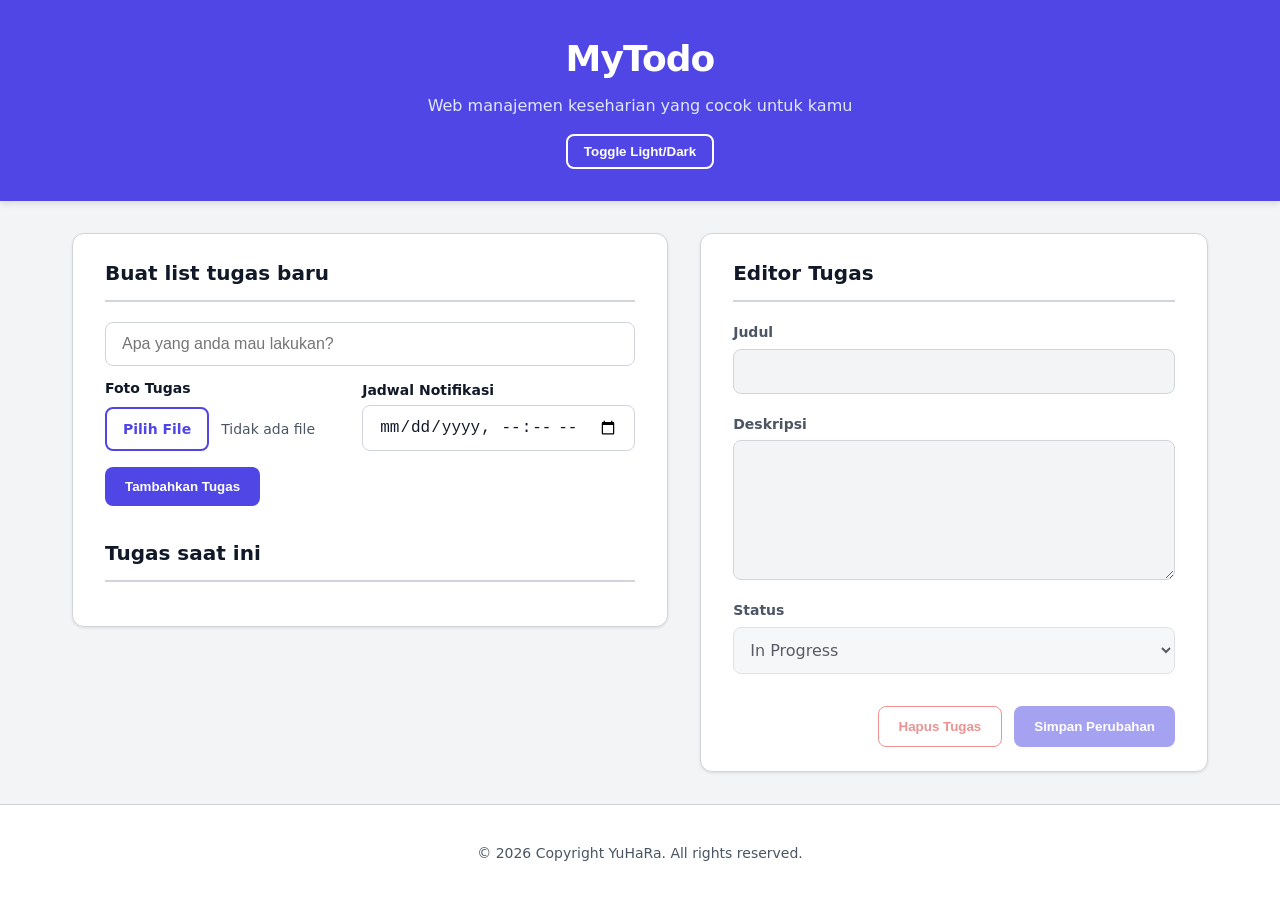
==== index.html @ 59cc419e "feat : fix </div> end for issue no 2" ====
<!DOCTYPE html>
<html lang="id">
<head>
    <meta charset="UTF-8">
    <meta name="viewport" content="width=device-width, initial-scale=1.0">
    <meta name="description" content="MyTodo - Web Todo List yang memiliki tingkat aksesibilitas tinggi.">
    <title>MyTodo UI</title>
    <link rel="stylesheet" href="style.css">
    <link rel="manifest" href="manifest.json">
</head>
<body>
    <header class="app-header" role="banner">
        <div class="header-content">
            <div class="header-text">
                <h1>MyTodo</h1>
                <p>Web manajemen keseharian yang cocok untuk kamu</p>
            </div>
            <button id="theme-toggle" class="btn-theme" aria-label="Toggle Dark Mode">Toggle Light/Dark</button>
        </div>
    </header>

    <div class="layout-wrapper">
        <main class="todo-list-panel" role="main">
            <section class="create-todo" aria-label="create-heading">
                <h2 id="create-heading">Buat list tugas baru</h2>
                <form id="create-form" class="todo-form" action="#" method="POST">
                    <div class="input-group">
                        <label for="new-todo-title" class="sr-only">Judul Tugas</label>
                        <input type="text" id="new-todo-title" placeholder="Apa yang anda mau lakukan?" required aria-required="true">
                    </div>
                    <div class="form-row">
                        <div class="input-group">
                            <span class="a11y-label">Foto Tugas</span>
                            <div class="custom-file-upload">
                                <label for="todo-image" class="btn-theme-outline" aria-label="Ambillah foto untuk tugas anda">Pilih File</label>
                                <span id="file-name-display" class="file-name">Tidak ada file</span>
                                <input type="file" id="todo-image" accept="image/*" capture="environment" class="sr-only">
                            </div>
                        </div>
                        <div class="input-group">
                            <label for="todo-time" class="a11y-label">Jadwal Notifikasi</label>
                            <input type="datetime-local" id="todo-time" aria-label="Atur waktu notifikasi">
                        </div>
                        <div class="todo-form-submit">
                            <button type="submit" class="btn-primary">Tambahkan Tugas</button>
                        </div>
                    </div>
                </form>
            </section>
            <section class="list-container" aria-labelledby="list-heading">
                <h2 id="list-heading">Tugas saat ini</h2>
                <ul id="todo-list" class="todo-list" aria-live="polite" aria-atomic="false"></ul>
            </section>
        </main>
        <aside class="todo-detail-panel" role="complementary" aria-labelledby="editor-heading">
            <h2 id="editor-heading">Editor Tugas</h2>
            <form id="edit-form" class="edit-form">
                <input type="hidden" id="edit-id">
                <div class="form-group">
                    <label for="task-title">Judul</label>
                    <input type="text" id="task-title" required disabled aria-required="true">
                </div>
                <div class="form-group">
                    <label for="task-desc">Deskripsi</label>
                    <textarea id="task-desc" rows="6" disabled></textarea>
                </div>
                <div class="form-group">
                    <label for="task-status">Status</label>
                    <select id="task-status" disabled>
                        <option value="In Progress">In Progress</option>
                        <option value="Pending">Pending</option>
                        <option value="Completed">Completed</option>
                    </select>
                </div>
                <div class="form-group image-preview-container" id="image-preview-container" aria-hidden="true" style="display: none;">
                    <span class="a11y-label">Foto Tugas:</span>
                    <img id="task-image-preview" src="" alt="Foto Tugas">
                </div>
                <div class="form-actions">
                    <button type="button" id="delete-task-btn" class="btn-secondary" disabled aria-label="Hapus tugas ini">Hapus Tugas</button>
                    <button type="submit" id="save-task-btn" class="btn-primary" disabled aria-label="Simpan perubahan pada tugas ini">Simpan Perubahan</button>
                </div>
            </form>
        </aside>
    </div>
    <div id="a11y-announcer" class="sr-only" aria-live="assertive"></div>
    <footer class="app-footer" role="contentinfo">
        <p>&copy; 2026 Copyright YuHaRa. All rights reserved.</p>
    </footer>
    <script src="script.js"></script>
</body>
</html>
---- style.css ----
:root {
    --primary: #4F46E5;
    --primary-hover: #4338CA;
    --bg-color: #F3F4F6;
    --panel-bg: #FFFFFF;
    --text-main: #111827;
    --text-muted: #4B5563;
    --border: #D1D5DB;
    --danger: #DC2626;
    --danger-hover: #FEF2F2;
    --focus-ring: #2563EB;
}

body.dark-mode {
    --bg-color: #111827;
    --panel-bg: #1F2937;
    --text-main: #F9FAFB;
    --text-muted: #D1D5DB;
    --border: #374151;
    --danger-hover: #7F1D1D;
    --focus-ring: #60A5FA;
}

body {
    font-family: system-ui, -apple-system, sans-serif;
    background-color: var(--bg-color);
    color: var(--text-main);
    line-height: 1.5;
    margin: 0;
    display: flex;
    flex-direction: column;
    min-height: 100vh;
    transition: background-color 0.3s, color 0.3s;
}

.app-header {
    background-color: var(--primary);
    color: white;
    padding: 2rem 1rem;
    text-align: center;
    box-shadow: 0 4px 6px -1px rgba(0, 0, 0, 0.1);
}

.sr-only {
    position: absolute;
    width: 1px;
    height: 1px;
    padding: 0;
    margin: -1px;
    overflow: hidden;
    clip: rect(0, 0, 0, 0);
    border: 0;
}

*:focus-visible {
    outline: 3px solid var(--focus-ring);
    outline-offset: 2px;
}

.header-content {
    max-width: 1200px;
    margin: 0 auto;
    display: flex;
    flex-direction: column;
    align-items: center;
    justify-content: center;
    gap: 1rem;
    text-align: center;
}

.header-text h1 {
    margin: 0;
    font-size: 2.25rem;
    letter-spacing: -0.025em;
}

.header-text p {
    margin: 0.5rem 0 0;
    color: #E0E7FF;
}

.btn-theme {
    background-color: transparent;
    border: 2px solid white;
    border-radius: 0.5rem;
    color: white;
    padding: 0.5rem 1rem;
    font-weight: 600;
}

.btn-theme:hover {
    background-color: rgba(255, 255, 255, 0.3);
}

.btn-theme-outline {
    display: inline-block;
    padding: 0.6rem 1rem;
    background-color: transparent;
    color: var(--primary);
    border: 2px solid var(--primary);
    border-radius: 0.5rem;
    font-size: 0.875rem;
    font-weight: 600;
    cursor: pointer;
    text-align: center;
    transition: all 0.2s;
    white-space: nowrap;
}

.btn-theme-outline:hover {
    background-color: var(--primary);
    color: white;
}

.layout-wrapper {
    display: flex;
    flex-direction: column; 
    flex: 1;
    gap: 1.5rem;
    padding: 1.25rem;
    max-width: 1200px;
    margin: 0 auto;
    width: 100%;
    box-sizing: border-box;
}

@media (min-width: 768px) {
    .layout-wrapper {
        flex-direction: row;
        align-items: flex-start;
        padding: 2rem;
        gap: 2rem;
    }
    .todo-list-panel { 
        flex: 1.2; 
    }
    .todo-detail-panel { 
        flex: 1; 
        position: sticky; 
        top: 2rem; 
    }
}

.todo-list-panel, .todo-detail-panel {
    background-color: var(--panel-bg);
    border: 1px solid var(--border);
    border-radius: 0.75rem;
    padding: 1.25rem 1.5rem;
    width: 100%;
    box-shadow: 0 1px 3px rgba(0, 0, 0, 0.1);
    box-sizing: border-box;
    transition: background-color 0.3s, border-color 0.3s;
}

@media (min-width: 768px) {
    .todo-list-panel {
        flex: 1.2;
        padding: 1.5rem 2rem;
    }
    .todo-detail-panel {
        flex: 1;
        position: sticky;
        top: 2rem; 
        padding: 1.5rem 2rem;
    }
}

.create-todo {
    margin-bottom: 2rem;
}

.todo-form {
    display: flex;
    flex-direction: column; 
    gap: 0.75rem;
    width: 100%;
}

.form-row { 
    display: flex; 
    gap: 1rem; 
    flex-wrap: wrap; 
    align-items: flex-end;
}

.input-group { 
    flex: 1; 
    display: flex; 
    flex-direction: column; 
    gap: 0.25rem; 
}

.a11y-label {
    font-size: 0.875rem;
    font-weight: 600;
    color: var(--text-main);
}

input[type="text"], input[type="datetime-local"], textarea, select {
    padding: 0.75rem;
    border: 2px solid var(--border);
    border-radius: 0.5rem;
    background-color: var(--bg-color);
    color: var(--text-main);
    font-size: 1rem;
    width: 100%;
    box-sizing: border-box;
}

input[type="file"] {
    color: transparent;
    padding: 0.35rem 0.5rem; 
    cursor: pointer;
}

input[type="file"]::file-selector-button {
    background-color: var(--bg-color);
    color: var(--text-main);
    border: 1px solid var(--border);
    border-radius: 0.375rem;
    padding: 0.35rem 0.75rem;
    margin-right: 0;
    font-weight: 600;
    font-size: 0.875rem;
    cursor: pointer;
    transition: background-color 0.2s, border-color 0.2s;
}

input[type="file"]::file-selector-button:hover {
    background-color: var(--border);
}

.todo-form input[type="file"] {
    font-size: 0.875rem;
}

.todo-form input {
    flex: 1;
    width: 100%;
    box-sizing: border-box;
    padding: 0.75rem 1rem;
    border: 1px solid var(--border);
    border-radius: 0.5rem;
    font-size: 1rem;
    background-color: var(--panel-bg);
    color: var(--text-main);
}

.todo-form input:focus {
    outline: none;
    border-color: var(--primary);
}

.todo-form-submit {
    display: flex;
    width: 100%;
}

.custom-file-upload {
    display: flex;
    align-items: center;
    gap: 0.75rem;
    height: 100%;
    margin-top: 0.25rem;
}

.file-name {
    font-size: 0.875rem;
    color: var(--text-muted);
    white-space: nowrap;
    overflow: hidden;
    text-overflow: ellipsis;
    max-width: 120px;
}

@media (min-width: 640px) {
    .todo-form-submit {
        width: auto;
    }
}

.todo-form-submit button {
    width: 100%; 
}

@media (min-width: 640px) {
    .todo-form-submit button {
        width: auto;
    }
}

button {
    padding: 0.75rem 1.25rem;
    background-color: var(--primary);
    color: white;
    border: none;
    border-radius: 0.5rem;
    font-weight: 600;
    cursor: pointer;
    transition: background-color 0.2s;
    white-space: nowrap;
}

button:hover {
    background-color: var(--primary-hover);
}

button:disabled { 
    opacity: 0.5; 
    cursor: not-allowed; 
}

h2 {
    margin-top: 0;
    font-size: 1.25rem;
    border-bottom: 2px solid var(--border);
    padding-bottom: 0.75rem;
    margin-bottom: 1.25rem;
}

.todo-list {
    list-style: none;
    padding: 0;
    margin: 0;
    display: flex;
    flex-direction: column;
    gap: 0.75rem;
}

.todo-item {
    border: 1px solid var(--border);
    border-radius: 0.5rem;
    padding: 1rem;
    display: flex;
    justify-content: space-between;
    align-items: center;
    gap: 0.75rem;
    transition: all 0.2s ease;
    cursor: pointer;
    flex-wrap: wrap; 
}

.todo-item:hover, .todo-item.active {
    border-color: var(--primary);
    background-color: rgba(79, 70, 229, 0.05);
}

.todo-content {
    display: flex;
    align-items: center;
    gap: 0.75rem;
    cursor: pointer;
    flex: 1;
    min-width: 0; 
}

.todo-content input[type="checkbox"] {
    width: 1.25rem;
    height: 1.25rem;
    accent-color: var(--primary);
    cursor: pointer;
    flex-shrink: 0;
}

.task-name { 
    font-size: 1rem; 
    font-weight: 500;
    word-break: break-word; 
}

.task-completed .task-name {
    text-decoration: line-through;
    color: var(--text-muted);
}

.todo-actions { 
    display: flex; 
    gap: 0.5rem; 
    flex-shrink: 0;
}

.btn-small {
    padding: 0.4rem 0.75rem;
    font-size: 0.8rem;
}

#task-image-preview {
    max-width: 100%;
    height: auto;
    border-radius: 0.5rem;
    border: 1px solid var(--border);
    margin-top: 0.5rem;
}

.btn-del {
    background-color: transparent;
    color: var(--danger);
    border: 1px solid var(--danger);
}

.btn-del:hover { 
    background-color: var(--danger-hover); 
}

.form-group {
    margin-bottom: 1.25rem;
    display: flex;
    flex-direction: column;
    gap: 0.35rem;
}

.form-group label {
    font-size: 0.875rem;
    font-weight: 600;
    color: var(--text-muted);
}

.form-group input, .form-group textarea, .form-group select {
    padding: 0.75rem;
    border: 1px solid var(--border);
    border-radius: 0.5rem;
    font-family: inherit;
    font-size: 1rem;
    width: 100%;
    box-sizing: border-box;
    background-color: var(--bg-color);
    color: var(--text-main);
}

.form-actions {
    display: flex;
    justify-content: flex-end;
    gap: 0.75rem;
    margin-top: 2rem;
    flex-wrap: wrap;
}

@media (max-width: 480px) {
    .form-actions button {
        width: 100%;
    }
}

.btn-secondary { 
    background-color: transparent; 
    color: var(--danger); 
    border: 1px solid var(--danger); 
}

.btn-secondary:hover:not(:disabled) { 
    background-color: var(--danger-hover); 
}

.app-footer {
    text-align: center;
    padding: 1.5rem;
    color: var(--text-muted);
    font-size: 0.875rem;
    border-top: 1px solid var(--border);
    background-color: var(--panel-bg);
    margin-top: auto;
}
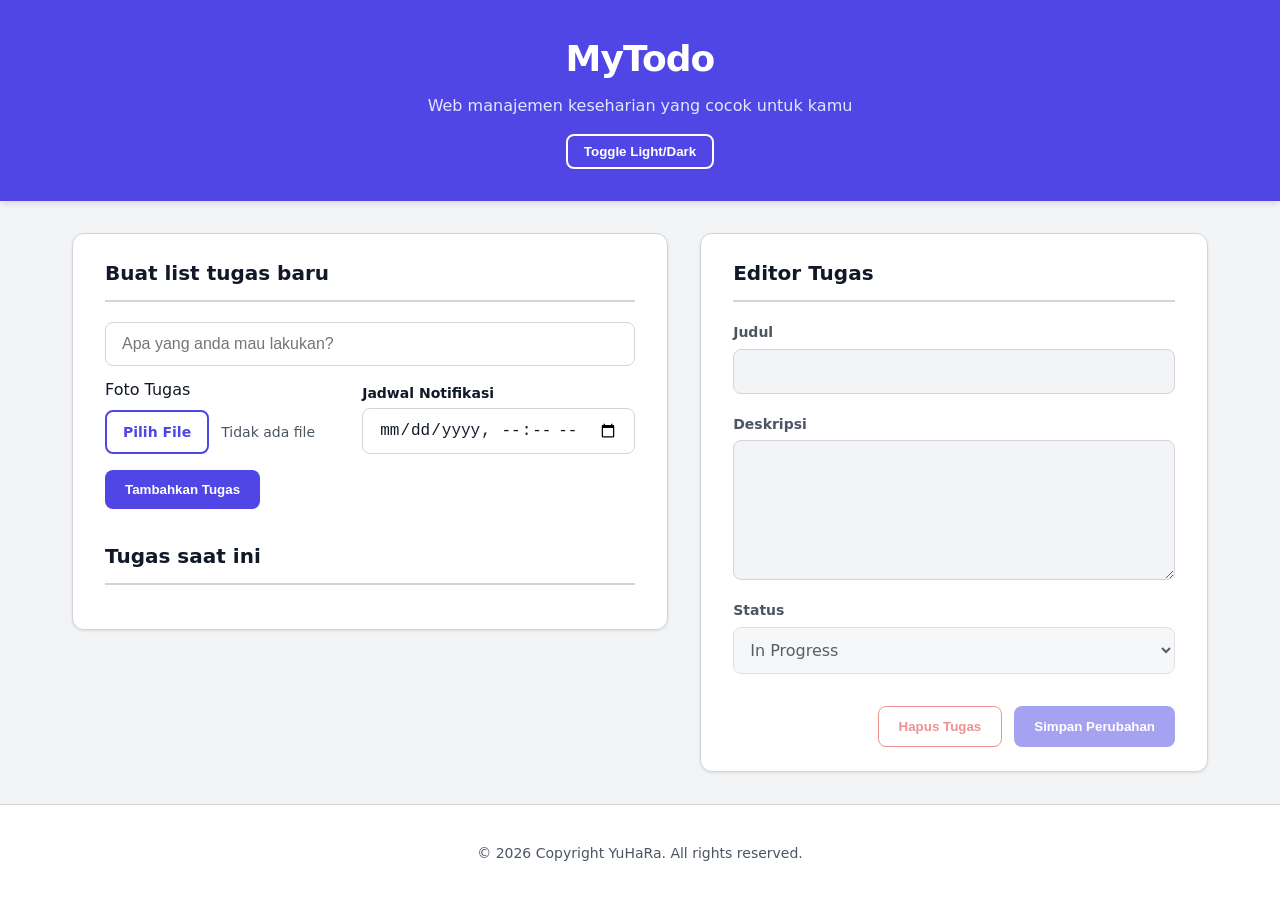
==== commit 5c57785c: "feat : fix issue 4" ====
--- a/index.html
+++ b/index.html
@@ -21,7 +21,7 @@
 
     <div class="layout-wrapper">
         <main class="todo-list-panel" role="main">
-            <section class="create-todo" aria-label="create-heading">
+            <section class="create-todo" aria-labelledby="create-heading">
                 <h2 id="create-heading">Buat list tugas baru</h2>
                 <form id="create-form" class="todo-form" action="#" method="POST">
                     <div class="input-group">
@@ -30,9 +30,9 @@
                     </div>
                     <div class="form-row">
                         <div class="input-group">
-                            <span class="a11y-label">Foto Tugas</span>
+                            <label for="todo-image" class="a1y-label">Foto Tugas</label>
                             <div class="custom-file-upload">
-                                <label for="todo-image" class="btn-theme-outline" aria-label="Ambillah foto untuk tugas anda">Pilih File</label>
+                                <span class="btn-theme-outline" role="button" tabindex="0">Pilih File</span>
                                 <span id="file-name-display" class="file-name">Tidak ada file</span>
                                 <input type="file" id="todo-image" accept="image/*" capture="environment" class="sr-only">
                             </div>
@@ -49,7 +49,35 @@
             </section>
             <section class="list-container" aria-labelledby="list-heading">
                 <h2 id="list-heading">Tugas saat ini</h2>
-                <ul id="todo-list" class="todo-list" aria-live="polite" aria-atomic="false"></ul>
+                <ul id="todo-list" class="todo-list" aria-live="polite" aria-atomic="false">
+                    <li class="todo-item">
+                        <div class="todo-content">
+                            <input type="checkbox" class="todo-checkbox">
+                            <span class="task-name">Nguli Pemrograman Web</span>
+                        </div>
+                        <div class="todo-actions">
+                            <button class="btn-small btn-del">Hapus</button>
+                        </div>
+                    </li>
+                    <li class="todo-item">
+                        <div class="todo-content">
+                            <input type="checkbox" class="todo-checkbox">
+                            <span class="task-name">Menyelesaikan PBO exception handling</span>
+                        </div>
+                        <div class="todo-actions">
+                            <button class="btn-small btn-del">Hapus</button>
+                        </div>
+                    </li>
+                    <li class="todo-item">
+                        <div class="todo-content">
+                            <input type="checkbox" class="todo-checkbox">
+                            <span class="task-name">Makan malam</span>
+                        </div>
+                        <div class="todo-actions">
+                            <button class="btn-small btn-del">Hapus</button>
+                        </div>
+                    </li>
+                </ul>
             </section>
         </main>
         <aside class="todo-detail-panel" role="complementary" aria-labelledby="editor-heading">
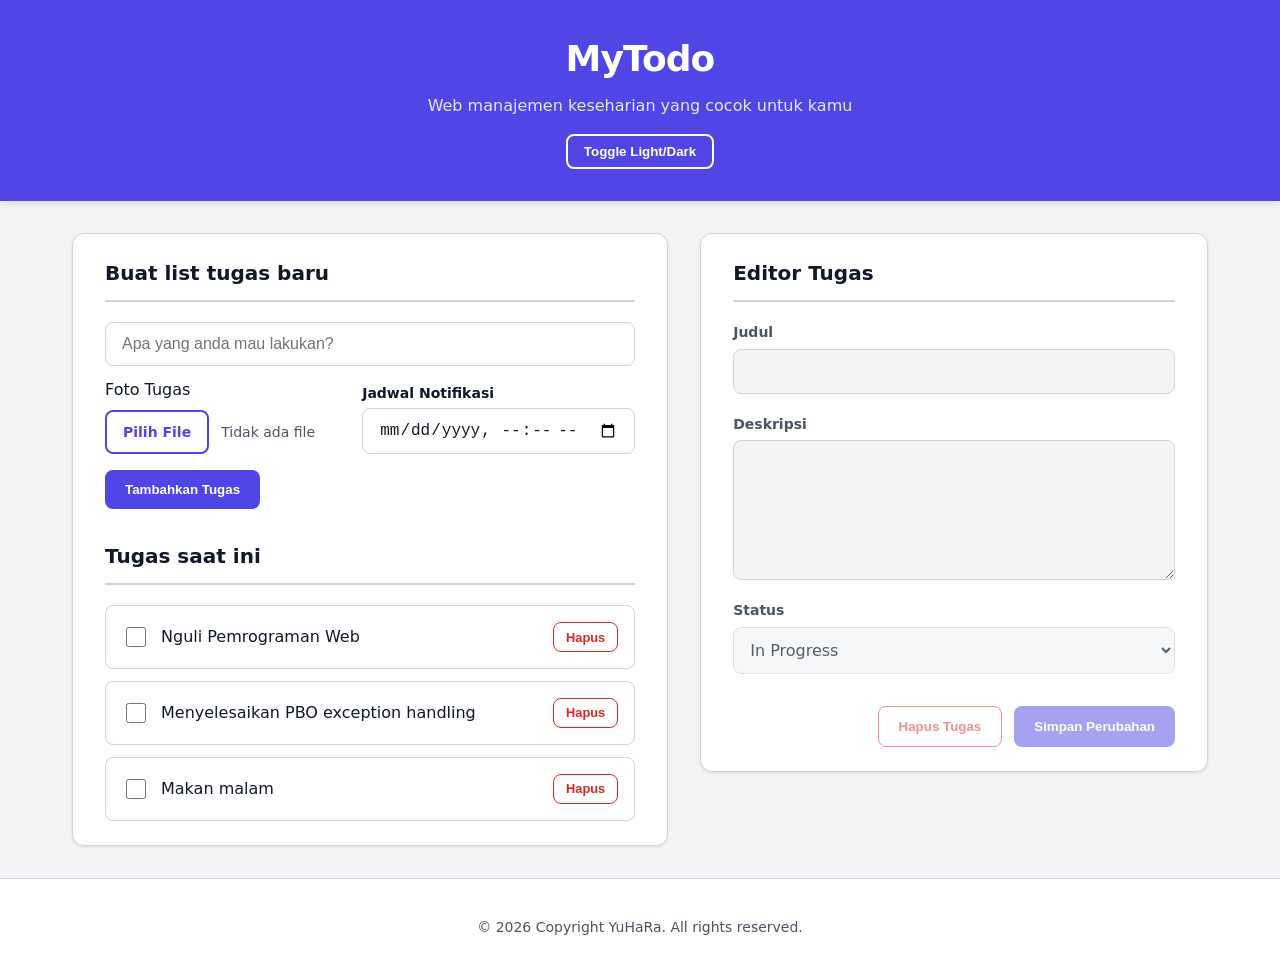
==== commit 06037f2f: "feat : exclude script.js so the list can be static" ====
--- a/index.html
+++ b/index.html
@@ -26,7 +26,7 @@
                 <form id="create-form" class="todo-form" action="#" method="POST">
                     <div class="input-group">
                         <label for="new-todo-title" class="sr-only">Judul Tugas</label>
-                        <input type="text" id="new-todo-title" placeholder="Apa yang anda mau lakukan?" required aria-required="true">
+                        <input type="text" id="new-todo-title" placeholder="Apa yang anda mau lakukan?" required>
                     </div>
                     <div class="form-row">
                         <div class="input-group">
@@ -86,7 +86,7 @@
                 <input type="hidden" id="edit-id">
                 <div class="form-group">
                     <label for="task-title">Judul</label>
-                    <input type="text" id="task-title" required disabled aria-required="true">
+                    <input type="text" id="task-title" disabled>
                 </div>
                 <div class="form-group">
                     <label for="task-desc">Deskripsi</label>
@@ -115,6 +115,5 @@
     <footer class="app-footer" role="contentinfo">
         <p>&copy; 2026 Copyright YuHaRa. All rights reserved.</p>
     </footer>
-    <script src="script.js"></script>
 </body>
 </html>
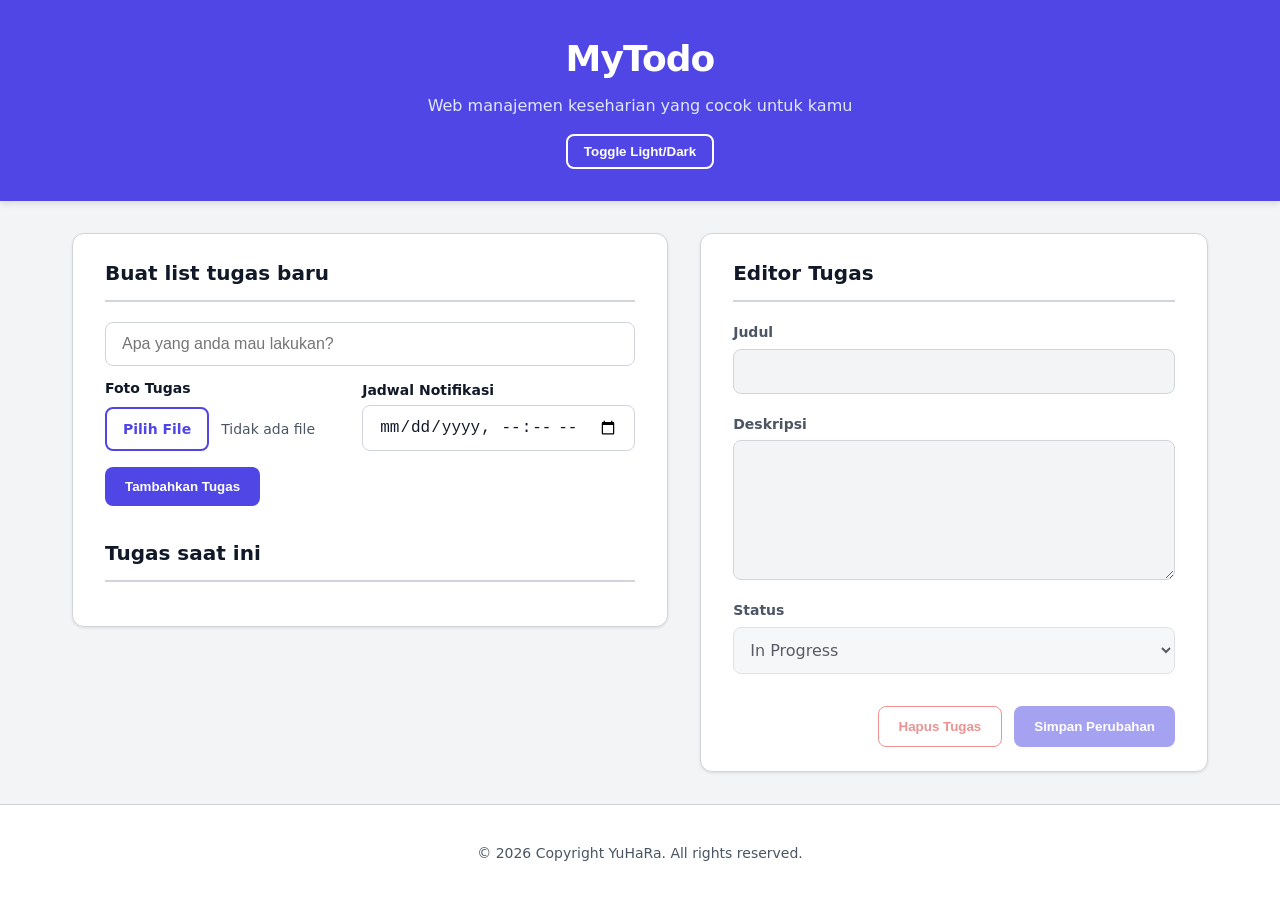
==== commit 9bd7b238: "feat : fixes some inconsistencies" ====
--- a/index.html
+++ b/index.html
@@ -26,13 +26,13 @@
                 <form id="create-form" class="todo-form" action="#" method="POST">
                     <div class="input-group">
                         <label for="new-todo-title" class="sr-only">Judul Tugas</label>
-                        <input type="text" id="new-todo-title" placeholder="Apa yang anda mau lakukan?" required>
+                        <input type="text" id="new-todo-title" placeholder="Apa yang anda mau lakukan?" required aria-required="true">
                     </div>
                     <div class="form-row">
                         <div class="input-group">
-                            <label for="todo-image" class="a1y-label">Foto Tugas</label>
+                            <span class="a11y-label">Foto Tugas</span>
                             <div class="custom-file-upload">
-                                <span class="btn-theme-outline" role="button" tabindex="0">Pilih File</span>
+                                <label for="todo-image" class="btn-theme-outline" aria-label="Ambillah foto untuk tugas anda">Pilih File</label>
                                 <span id="file-name-display" class="file-name">Tidak ada file</span>
                                 <input type="file" id="todo-image" accept="image/*" capture="environment" class="sr-only">
                             </div>
@@ -49,35 +49,7 @@
             </section>
             <section class="list-container" aria-labelledby="list-heading">
                 <h2 id="list-heading">Tugas saat ini</h2>
-                <ul id="todo-list" class="todo-list" aria-live="polite" aria-atomic="false">
-                    <li class="todo-item">
-                        <div class="todo-content">
-                            <input type="checkbox" class="todo-checkbox">
-                            <span class="task-name">Nguli Pemrograman Web</span>
-                        </div>
-                        <div class="todo-actions">
-                            <button class="btn-small btn-del">Hapus</button>
-                        </div>
-                    </li>
-                    <li class="todo-item">
-                        <div class="todo-content">
-                            <input type="checkbox" class="todo-checkbox">
-                            <span class="task-name">Menyelesaikan PBO exception handling</span>
-                        </div>
-                        <div class="todo-actions">
-                            <button class="btn-small btn-del">Hapus</button>
-                        </div>
-                    </li>
-                    <li class="todo-item">
-                        <div class="todo-content">
-                            <input type="checkbox" class="todo-checkbox">
-                            <span class="task-name">Makan malam</span>
-                        </div>
-                        <div class="todo-actions">
-                            <button class="btn-small btn-del">Hapus</button>
-                        </div>
-                    </li>
-                </ul>
+                <ul id="todo-list" class="todo-list" aria-live="polite" aria-atomic="false"></ul>
             </section>
         </main>
         <aside class="todo-detail-panel" role="complementary" aria-labelledby="editor-heading">
@@ -86,7 +58,7 @@
                 <input type="hidden" id="edit-id">
                 <div class="form-group">
                     <label for="task-title">Judul</label>
-                    <input type="text" id="task-title" disabled>
+                    <input type="text" id="task-title" required disabled aria-required="true">
                 </div>
                 <div class="form-group">
                     <label for="task-desc">Deskripsi</label>
@@ -115,5 +87,6 @@
     <footer class="app-footer" role="contentinfo">
         <p>&copy; 2026 Copyright YuHaRa. All rights reserved.</p>
     </footer>
+    <script src="script.js"></script>
 </body>
 </html>
--- a/style.css
+++ b/style.css
@@ -230,11 +230,8 @@
     background-color: var(--border);
 }
 
-.todo-form input[type="file"] {
-    font-size: 0.875rem;
-}
-
-.todo-form input {
+.todo-form input[type="text"],
+.todo-form input[type="datetime-local"] {
     flex: 1;
     width: 100%;
     box-sizing: border-box;
@@ -246,9 +243,14 @@
     color: var(--text-main);
 }
 
-.todo-form input:focus {
+.todo-form input[type="text"]:focus,
+.todo-form input[type="datetime-local"]:focus {
     outline: none;
     border-color: var(--primary);
+}
+
+.todo-form input[type="file"] {
+    font-size: 0.875rem;
 }
 
 .todo-form-submit {
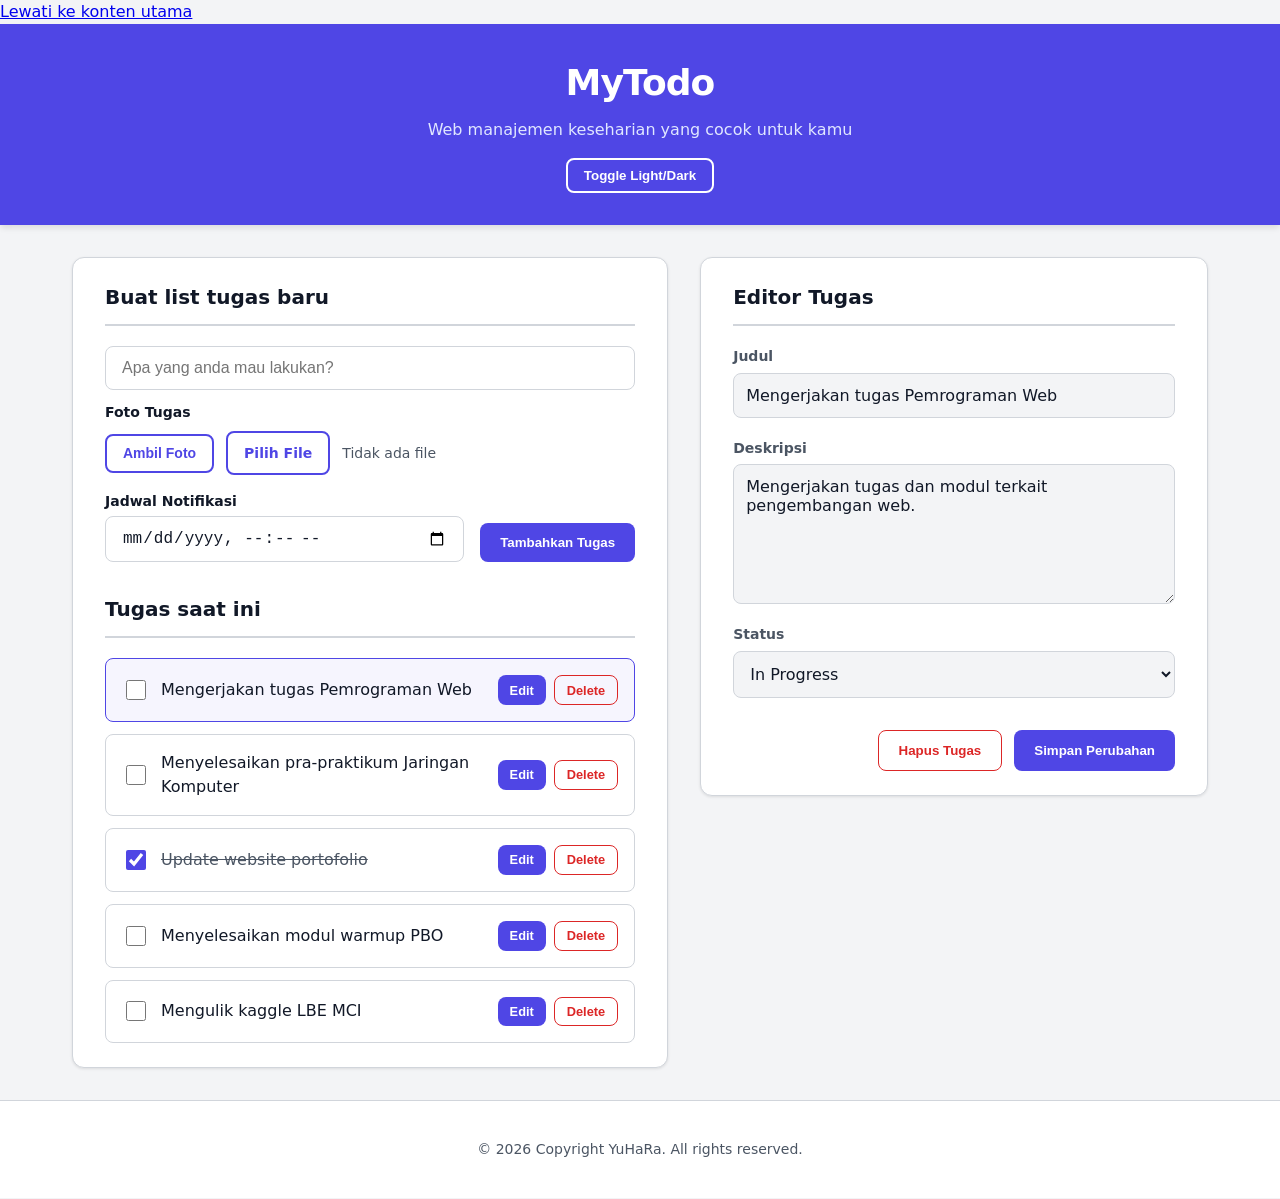
==== commit 267fceb2: "fix index.html skip link" ====
--- a/index.html
+++ b/index.html
@@ -9,6 +9,8 @@
     <link rel="manifest" href="manifest.json">
 </head>
 <body>
+    <a href="#main-content" class="skip-link">Lewati ke konten utama</a>
+
     <header class="app-header" role="banner">
         <div class="header-content">
             <div class="header-text">
@@ -20,7 +22,7 @@
     </header>
 
     <div class="layout-wrapper">
-        <main class="todo-list-panel" role="main">
+        <main id="main-content" class="todo-list-panel" role="main">
             <section class="create-todo" aria-labelledby="create-heading">
                 <h2 id="create-heading">Buat list tugas baru</h2>
                 <form id="create-form" class="todo-form" action="#" method="POST">
@@ -32,9 +34,10 @@
                         <div class="input-group">
                             <span class="a11y-label">Foto Tugas</span>
                             <div class="custom-file-upload">
-                                <label for="todo-image" class="btn-theme-outline" aria-label="Ambillah foto untuk tugas anda">Pilih File</label>
+                                <button type="button" id="camera-capture-btn" class="btn-theme-outline" aria-label="Ambil foto tugas dengan kamera">Ambil Foto</button>
+                                <label for="todo-image" class="btn-theme-outline" aria-label="Pilih file untuk tugas anda">Pilih File</label>
                                 <span id="file-name-display" class="file-name">Tidak ada file</span>
-                                <input type="file" id="todo-image" accept="image/*" capture="environment" class="sr-only">
+                                <input type="file" id="todo-image" accept="image/*" class="sr-only">
                             </div>
                         </div>
                         <div class="input-group">
